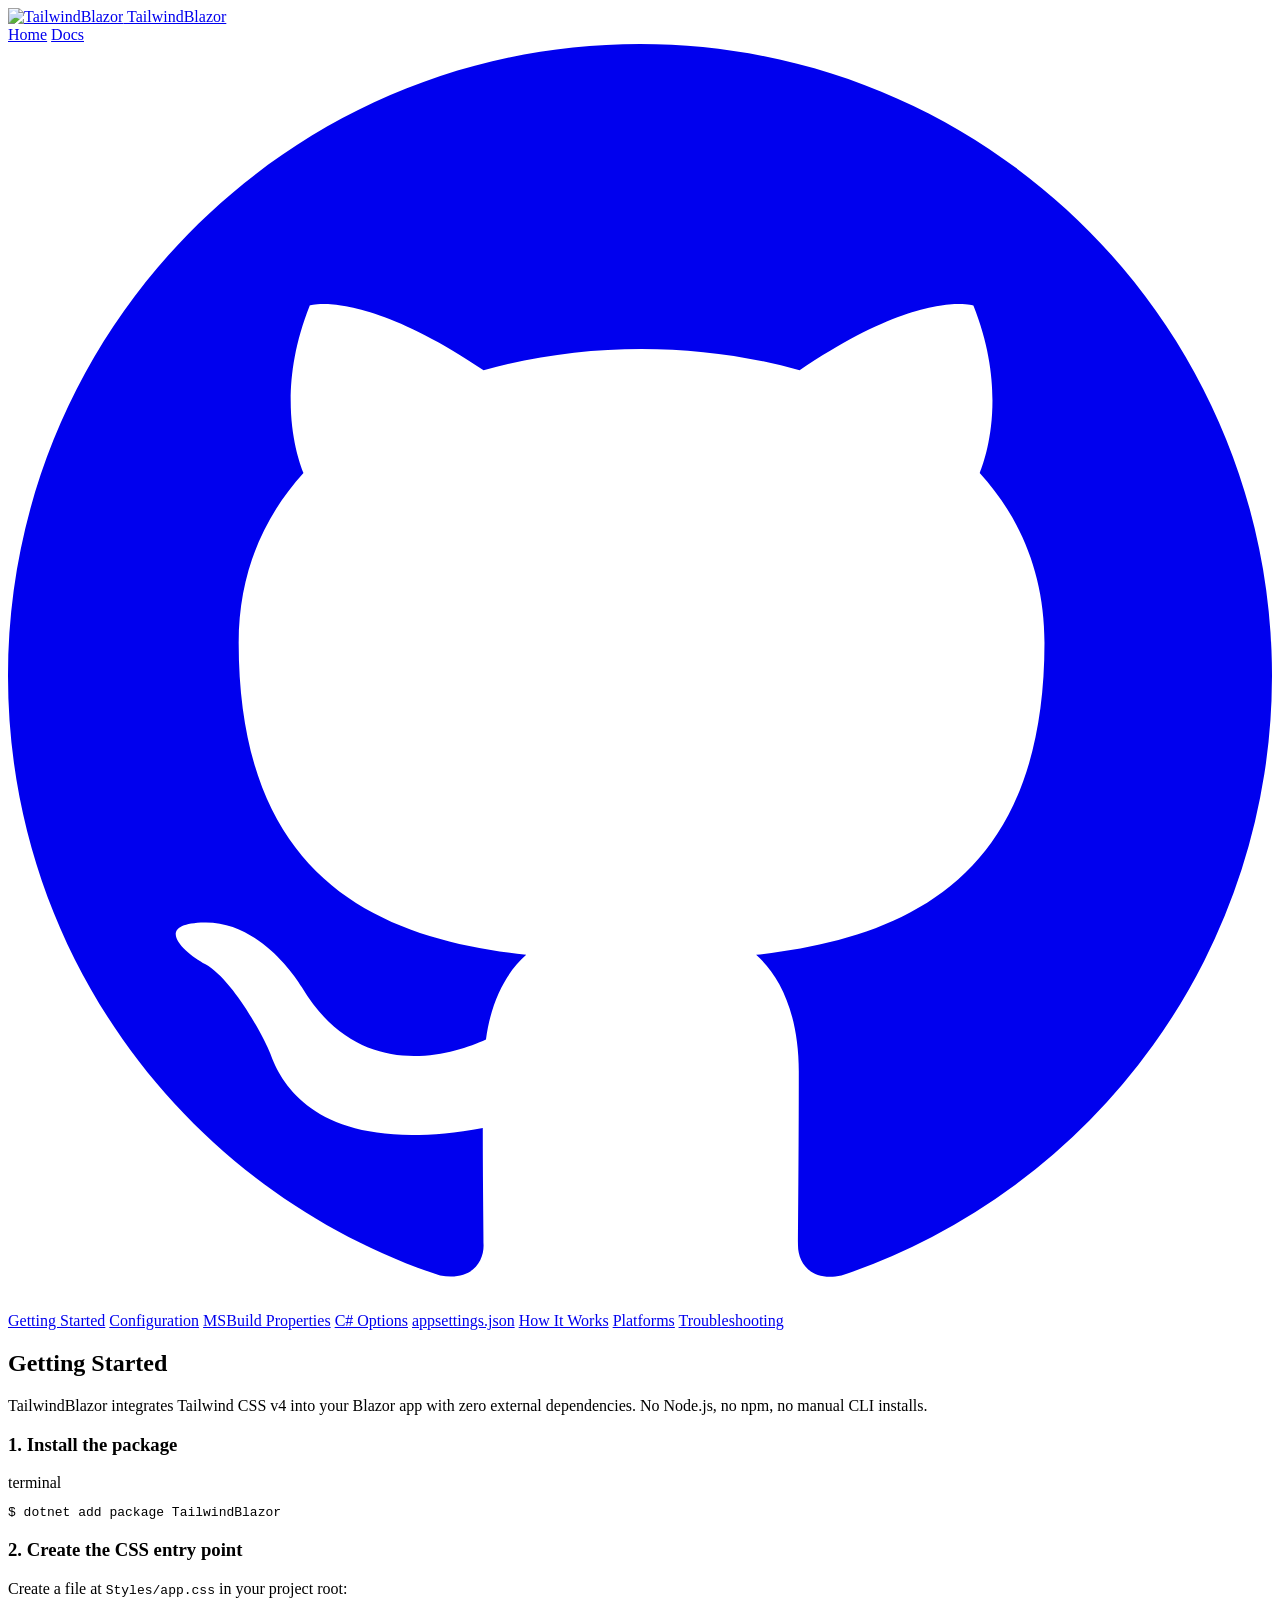
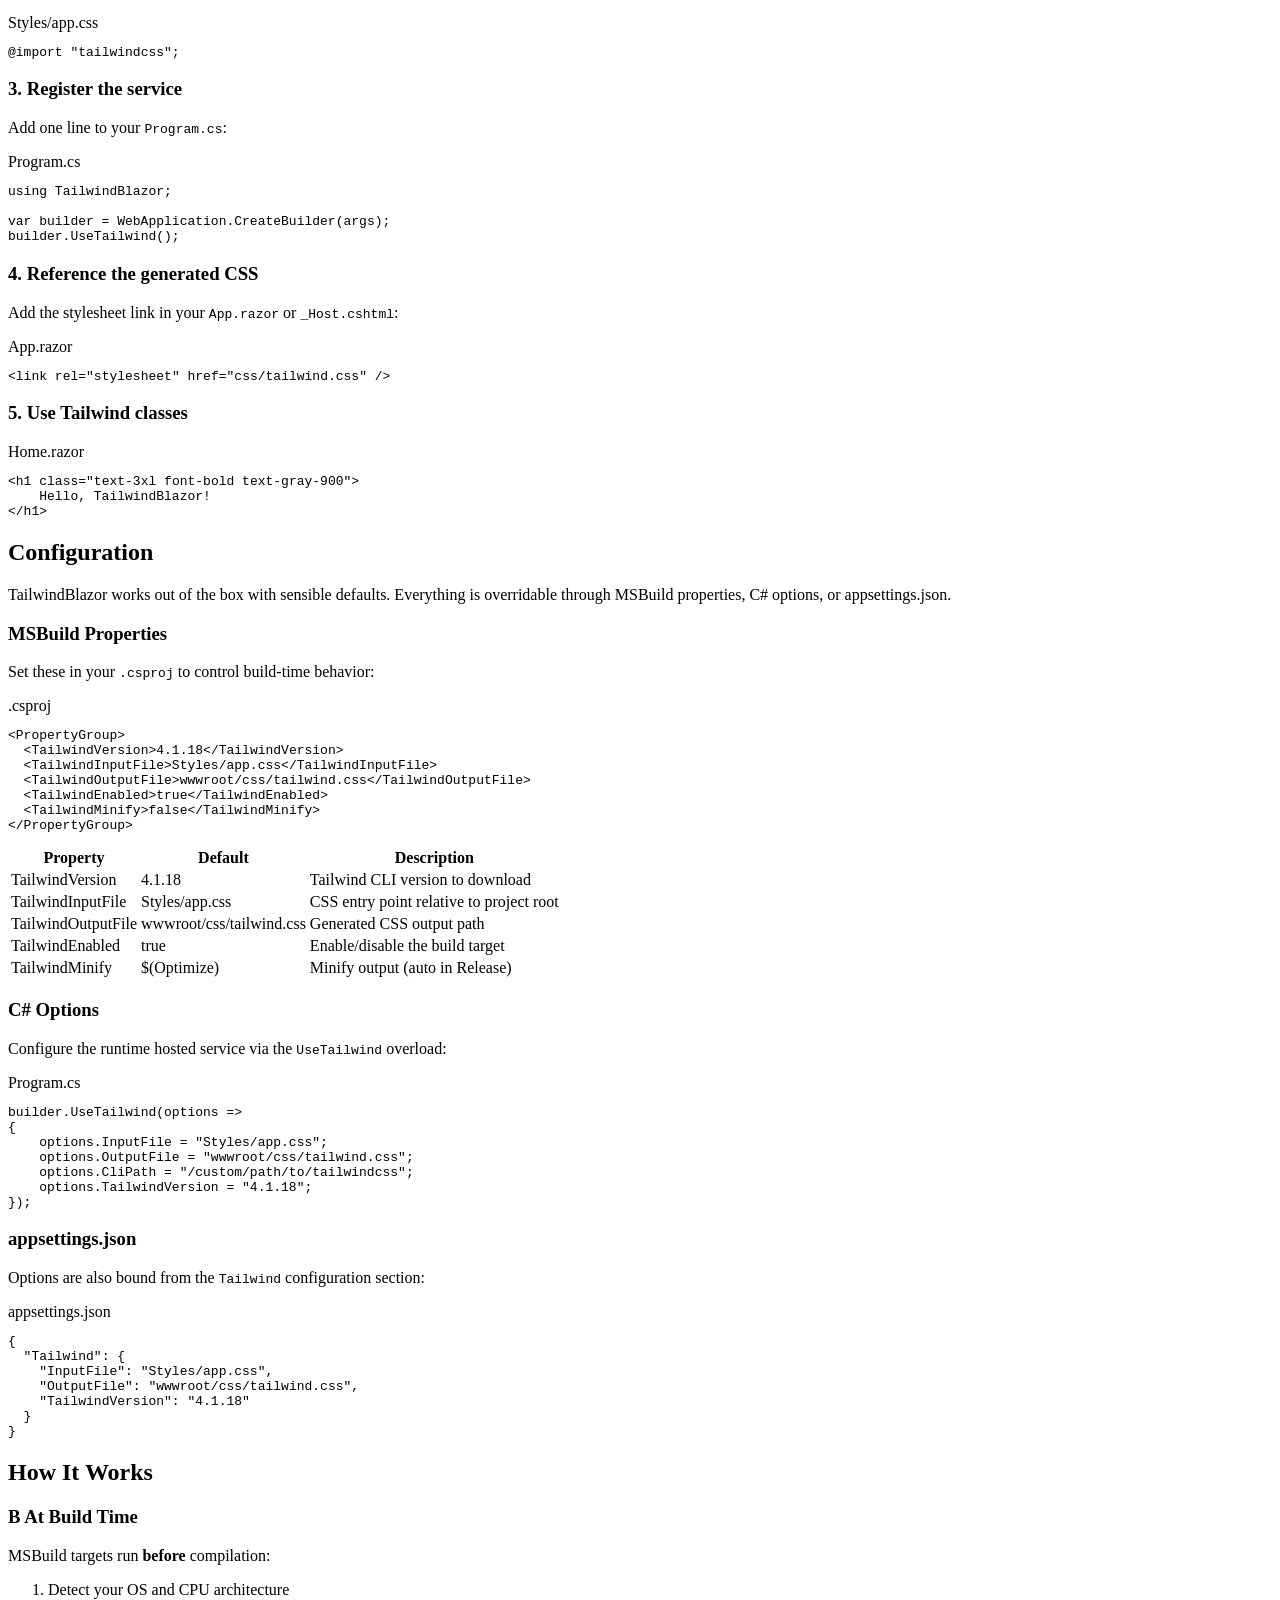
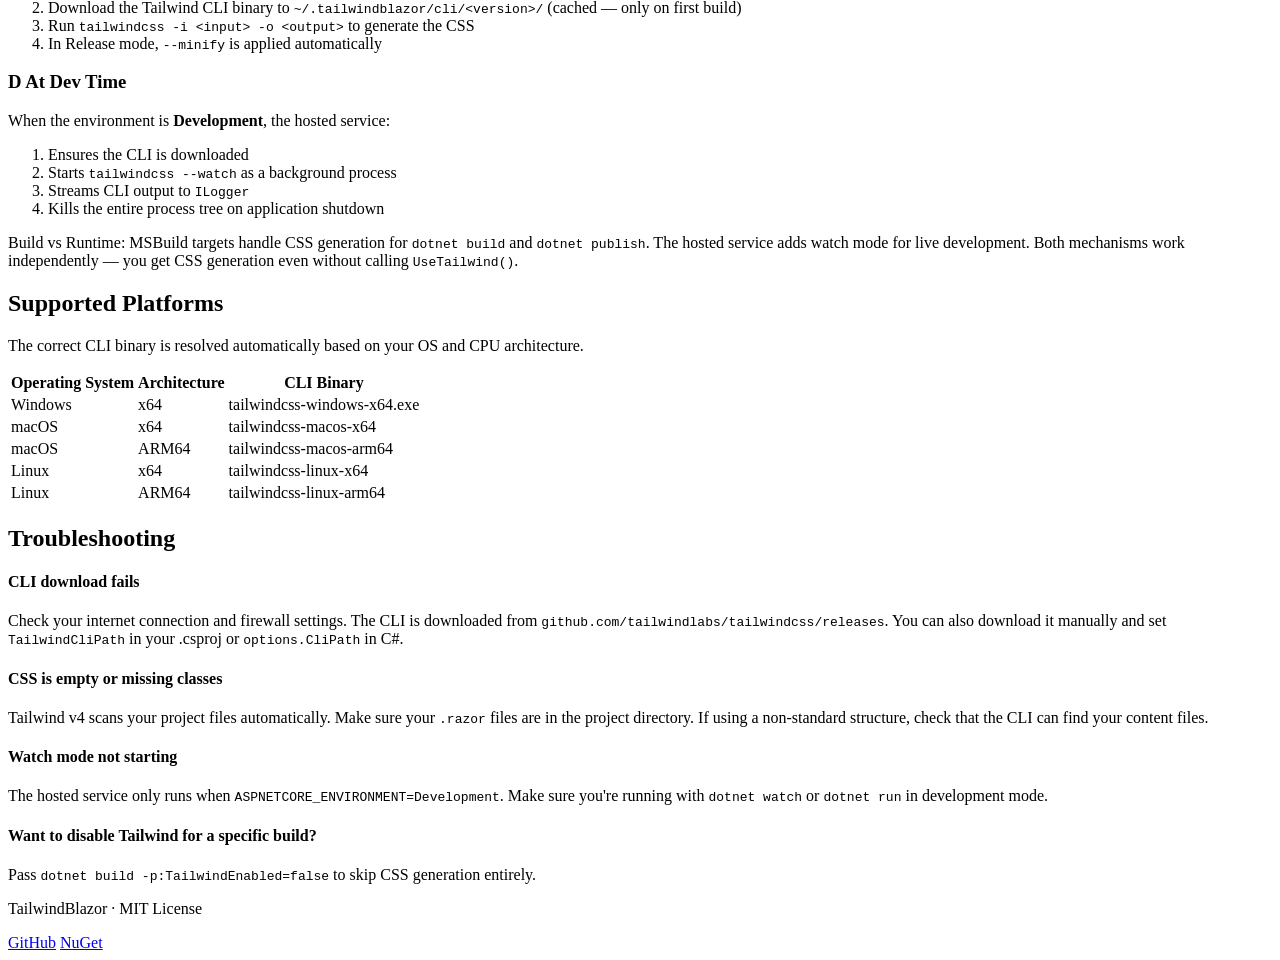
==== site/wwwroot/docs/index.html @ 73241c57 "feat(site): migrate to static HTML for SEO and performance Replace Blazor WASM SPA with pure static " ====
<!DOCTYPE html>
<html lang="en" class="dark">

<head>
    <meta charset="utf-8" />
    <meta name="viewport" content="width=device-width, initial-scale=1.0" />
    <title>Docs — TailwindBlazor</title>
    <meta name="description" content="Documentation for TailwindBlazor — installation, configuration, MSBuild properties, C# options, and troubleshooting." />
    <meta name="keywords" content="tailwind blazor, blazor tailwind, tailwind css blazor, blazor tailwind css, tailwindcss blazor, blazor css framework" />
    <link rel="canonical" href="https://tailwind-blazor.com/docs" />

    <!-- Open Graph -->
    <meta property="og:type" content="website" />
    <meta property="og:title" content="Docs — TailwindBlazor" />
    <meta property="og:description" content="Documentation for TailwindBlazor — installation, configuration, MSBuild properties, C# options, and troubleshooting." />
    <meta property="og:url" content="https://tailwind-blazor.com/docs" />
    <meta property="og:site_name" content="TailwindBlazor" />
    <meta property="og:image" content="https://tailwind-blazor.com/favicon.png" />
    <meta property="og:locale" content="en_US" />

    <!-- Twitter Card -->
    <meta name="twitter:card" content="summary" />
    <meta name="twitter:title" content="Docs — TailwindBlazor" />
    <meta name="twitter:description" content="Documentation for TailwindBlazor — installation, configuration, MSBuild properties, C# options, and troubleshooting." />
    <meta name="twitter:image" content="https://tailwind-blazor.com/favicon.png" />

    <base href="/" />
    <link rel="stylesheet" href="/css/tailwind.css" />
    <link rel="icon" type="image/png" href="/favicon.png" />
</head>

<body class="bg-[#09090b] text-gray-100 antialiased">
    <div class="min-h-screen bg-[#09090b] text-gray-100">

        <!-- Nav -->
        <nav class="sticky top-0 z-50 border-b border-white/[0.06] bg-[#09090b]/80 backdrop-blur-xl">
            <div class="max-w-7xl mx-auto px-6 h-16 flex items-center justify-between">
                <a href="/" class="flex items-center gap-2 text-lg font-semibold tracking-tight text-white no-underline">
                    <img src="/logo.png" alt="TailwindBlazor" class="w-8 h-8 invert" />
                    <span class="hidden sm:inline">TailwindBlazor</span>
                </a>
                <div class="flex items-center gap-1">
                    <a href="/" class="px-3 py-1.5 text-sm text-gray-400 hover:text-white rounded-lg hover:bg-white/[0.06] transition-colors no-underline">Home</a>
                    <a href="/docs" class="px-3 py-1.5 text-sm text-white bg-white/[0.06] rounded-lg no-underline">Docs</a>
                    <a href="https://github.com/luissena/TailwindBlazor" target="_blank" rel="noopener"
                       class="ml-2 p-2 text-gray-400 hover:text-white rounded-lg hover:bg-white/[0.06] transition-colors">
                        <svg class="w-5 h-5" fill="currentColor" viewBox="0 0 24 24"><path d="M12 0C5.37 0 0 5.37 0 12c0 5.31 3.435 9.795 8.205 11.385.6.105.825-.255.825-.57 0-.285-.015-1.23-.015-2.235-3.015.555-3.795-.735-4.035-1.41-.135-.345-.72-1.41-1.23-1.695-.42-.225-1.02-.78-.015-.795.945-.015 1.62.87 1.845 1.23 1.08 1.815 2.805 1.305 3.495.99.105-.78.42-1.305.765-1.605-2.67-.3-5.46-1.335-5.46-5.925 0-1.305.465-2.385 1.23-3.225-.12-.3-.54-1.53.12-3.18 0 0 1.005-.315 3.3 1.23.96-.27 1.98-.405 3-.405s2.04.135 3 .405c2.295-1.56 3.3-1.23 3.3-1.23.66 1.65.24 2.88.12 3.18.765.84 1.23 1.905 1.23 3.225 0 4.605-2.805 5.625-5.475 5.925.435.375.81 1.095.81 2.22 0 1.605-.015 2.895-.015 3.3 0 .315.225.69.825.57A12.02 12.02 0 0024 12c0-6.63-5.37-12-12-12z"/></svg>
                    </a>
                </div>
            </div>
        </nav>

        <div class="max-w-7xl mx-auto px-6 py-16">
            <div class="lg:flex lg:gap-12">

                <!-- Sidebar -->
                <nav class="hidden lg:block lg:w-56 flex-shrink-0">
                    <div class="sticky top-24 space-y-1">
                        <a href="#getting-started" class="block px-3 py-1.5 text-sm text-gray-400 hover:text-white rounded-lg hover:bg-white/[0.04] transition-colors no-underline">Getting Started</a>
                        <a href="#configuration" class="block px-3 py-1.5 text-sm text-gray-400 hover:text-white rounded-lg hover:bg-white/[0.04] transition-colors no-underline">Configuration</a>
                        <a href="#msbuild-properties" class="block px-3 py-1.5 text-sm text-gray-400 hover:text-white rounded-lg hover:bg-white/[0.04] transition-colors pl-6 no-underline">MSBuild Properties</a>
                        <a href="#csharp-options" class="block px-3 py-1.5 text-sm text-gray-400 hover:text-white rounded-lg hover:bg-white/[0.04] transition-colors pl-6 no-underline">C# Options</a>
                        <a href="#appsettings" class="block px-3 py-1.5 text-sm text-gray-400 hover:text-white rounded-lg hover:bg-white/[0.04] transition-colors pl-6 no-underline">appsettings.json</a>
                        <a href="#how-it-works" class="block px-3 py-1.5 text-sm text-gray-400 hover:text-white rounded-lg hover:bg-white/[0.04] transition-colors no-underline">How It Works</a>
                        <a href="#platforms" class="block px-3 py-1.5 text-sm text-gray-400 hover:text-white rounded-lg hover:bg-white/[0.04] transition-colors no-underline">Platforms</a>
                        <a href="#troubleshooting" class="block px-3 py-1.5 text-sm text-gray-400 hover:text-white rounded-lg hover:bg-white/[0.04] transition-colors no-underline">Troubleshooting</a>
                    </div>
                </nav>

                <!-- Content -->
                <div class="flex-1 min-w-0 max-w-3xl">

                    <!-- Getting Started -->
                    <section id="getting-started" class="mb-20">
                        <h1 class="text-4xl font-bold tracking-tight mb-4">Getting Started</h1>
                        <p class="text-gray-400 text-lg mb-8 leading-relaxed">
                            TailwindBlazor integrates Tailwind CSS v4 into your Blazor app with zero external dependencies.
                            No Node.js, no npm, no manual CLI installs.
                        </p>

                        <h3 class="text-lg font-semibold mb-3">1. Install the package</h3>
                        <div class="rounded-xl bg-white/[0.03] border border-white/[0.06] overflow-hidden mb-6">
                            <div class="flex items-center gap-2 px-4 py-2 border-b border-white/[0.04]">
                                <span class="w-2 h-2 rounded-full bg-white/10"></span>
                                <span class="w-2 h-2 rounded-full bg-white/10"></span>
                                <span class="w-2 h-2 rounded-full bg-white/10"></span>
                                <span class="ml-2 text-[11px] text-gray-500 font-mono">terminal</span>
                            </div>
                            <pre class="px-5 py-4 overflow-x-auto"><code class="font-mono text-sm"><span class="text-gray-500">$</span> dotnet add package TailwindBlazor</code></pre>
                        </div>

                        <h3 class="text-lg font-semibold mb-3">2. Create the CSS entry point</h3>
                        <p class="text-sm text-gray-400 mb-3">
                            Create a file at <code class="font-mono text-xs text-violet-400/60 px-1 py-0.5 rounded bg-white/[0.04]">Styles/app.css</code> in your project root:
                        </p>
                        <div class="rounded-xl bg-white/[0.03] border border-white/[0.06] overflow-hidden mb-6">
                            <div class="flex items-center gap-2 px-4 py-2 border-b border-white/[0.04]">
                                <span class="w-2 h-2 rounded-full bg-white/10"></span>
                                <span class="w-2 h-2 rounded-full bg-white/10"></span>
                                <span class="w-2 h-2 rounded-full bg-white/10"></span>
                                <span class="ml-2 text-[11px] text-gray-500 font-mono">Styles/app.css</span>
                            </div>
                            <pre class="px-5 py-4 overflow-x-auto"><code class="font-mono text-sm"><span class="text-violet-400">@import</span> <span class="text-green-400">"tailwindcss"</span>;</code></pre>
                        </div>

                        <h3 class="text-lg font-semibold mb-3">3. Register the service</h3>
                        <p class="text-sm text-gray-400 mb-3">
                            Add one line to your <code class="font-mono text-xs text-violet-400/60 px-1 py-0.5 rounded bg-white/[0.04]">Program.cs</code>:
                        </p>
                        <div class="rounded-xl bg-white/[0.03] border border-white/[0.06] overflow-hidden mb-6">
                            <div class="flex items-center gap-2 px-4 py-2 border-b border-white/[0.04]">
                                <span class="w-2 h-2 rounded-full bg-white/10"></span>
                                <span class="w-2 h-2 rounded-full bg-white/10"></span>
                                <span class="w-2 h-2 rounded-full bg-white/10"></span>
                                <span class="ml-2 text-[11px] text-gray-500 font-mono">Program.cs</span>
                            </div>
                            <pre class="px-5 py-4 overflow-x-auto"><code class="font-mono text-sm"><span class="text-violet-400">using</span> <span class="text-gray-200">TailwindBlazor</span>;

<span class="text-violet-400">var</span> builder = WebApplication.<span class="text-blue-400">CreateBuilder</span>(args);
builder.<span class="text-violet-400">UseTailwind</span>();</code></pre>
                        </div>

                        <h3 class="text-lg font-semibold mb-3">4. Reference the generated CSS</h3>
                        <p class="text-sm text-gray-400 mb-3">
                            Add the stylesheet link in your <code class="font-mono text-xs text-violet-400/60 px-1 py-0.5 rounded bg-white/[0.04]">App.razor</code> or <code class="font-mono text-xs text-violet-400/60 px-1 py-0.5 rounded bg-white/[0.04]">_Host.cshtml</code>:
                        </p>
                        <div class="rounded-xl bg-white/[0.03] border border-white/[0.06] overflow-hidden mb-6">
                            <div class="flex items-center gap-2 px-4 py-2 border-b border-white/[0.04]">
                                <span class="w-2 h-2 rounded-full bg-white/10"></span>
                                <span class="w-2 h-2 rounded-full bg-white/10"></span>
                                <span class="w-2 h-2 rounded-full bg-white/10"></span>
                                <span class="ml-2 text-[11px] text-gray-500 font-mono">App.razor</span>
                            </div>
                            <pre class="px-5 py-4 overflow-x-auto"><code class="font-mono text-sm"><span class="text-gray-500">&lt;</span><span class="text-red-400">link</span> <span class="text-violet-400">rel</span>=<span class="text-green-400">"stylesheet"</span> <span class="text-violet-400">href</span>=<span class="text-green-400">"css/tailwind.css"</span> <span class="text-gray-500">/&gt;</span></code></pre>
                        </div>

                        <h3 class="text-lg font-semibold mb-3">5. Use Tailwind classes</h3>
                        <div class="rounded-xl bg-white/[0.03] border border-white/[0.06] overflow-hidden">
                            <div class="flex items-center gap-2 px-4 py-2 border-b border-white/[0.04]">
                                <span class="w-2 h-2 rounded-full bg-white/10"></span>
                                <span class="w-2 h-2 rounded-full bg-white/10"></span>
                                <span class="w-2 h-2 rounded-full bg-white/10"></span>
                                <span class="ml-2 text-[11px] text-gray-500 font-mono">Home.razor</span>
                            </div>
                            <pre class="px-5 py-4 overflow-x-auto"><code class="font-mono text-sm"><span class="text-gray-500">&lt;</span><span class="text-red-400">h1</span> <span class="text-violet-400">class</span>=<span class="text-green-400">"text-3xl font-bold text-gray-900"</span><span class="text-gray-500">&gt;</span>
    Hello, TailwindBlazor!
<span class="text-gray-500">&lt;/</span><span class="text-red-400">h1</span><span class="text-gray-500">&gt;</span></code></pre>
                        </div>
                    </section>

                    <!-- Configuration -->
                    <section id="configuration" class="mb-20">
                        <h2 class="text-3xl font-bold tracking-tight mb-4">Configuration</h2>
                        <p class="text-gray-400 mb-8 leading-relaxed">
                            TailwindBlazor works out of the box with sensible defaults. Everything is overridable through
                            MSBuild properties, C# options, or appsettings.json.
                        </p>

                        <!-- MSBuild -->
                        <div id="msbuild-properties" class="mb-12">
                            <h3 class="text-xl font-semibold mb-4">MSBuild Properties</h3>
                            <p class="text-sm text-gray-400 mb-4">
                                Set these in your <code class="font-mono text-xs text-violet-400/60 px-1 py-0.5 rounded bg-white/[0.04]">.csproj</code> to control build-time behavior:
                            </p>
                            <div class="rounded-xl bg-white/[0.03] border border-white/[0.06] overflow-hidden mb-6">
                                <div class="flex items-center gap-2 px-4 py-2 border-b border-white/[0.04]">
                                    <span class="w-2 h-2 rounded-full bg-white/10"></span>
                                    <span class="w-2 h-2 rounded-full bg-white/10"></span>
                                    <span class="w-2 h-2 rounded-full bg-white/10"></span>
                                    <span class="ml-2 text-[11px] text-gray-500 font-mono">.csproj</span>
                                </div>
                                <pre class="px-5 py-4 overflow-x-auto"><code class="font-mono text-sm"><span class="text-gray-500">&lt;</span><span class="text-red-400">PropertyGroup</span><span class="text-gray-500">&gt;</span>
  <span class="text-gray-500">&lt;</span><span class="text-blue-400">TailwindVersion</span><span class="text-gray-500">&gt;</span><span class="text-gray-200">4.1.18</span><span class="text-gray-500">&lt;/</span><span class="text-blue-400">TailwindVersion</span><span class="text-gray-500">&gt;</span>
  <span class="text-gray-500">&lt;</span><span class="text-blue-400">TailwindInputFile</span><span class="text-gray-500">&gt;</span><span class="text-gray-200">Styles/app.css</span><span class="text-gray-500">&lt;/</span><span class="text-blue-400">TailwindInputFile</span><span class="text-gray-500">&gt;</span>
  <span class="text-gray-500">&lt;</span><span class="text-blue-400">TailwindOutputFile</span><span class="text-gray-500">&gt;</span><span class="text-gray-200">wwwroot/css/tailwind.css</span><span class="text-gray-500">&lt;/</span><span class="text-blue-400">TailwindOutputFile</span><span class="text-gray-500">&gt;</span>
  <span class="text-gray-500">&lt;</span><span class="text-blue-400">TailwindEnabled</span><span class="text-gray-500">&gt;</span><span class="text-gray-200">true</span><span class="text-gray-500">&lt;/</span><span class="text-blue-400">TailwindEnabled</span><span class="text-gray-500">&gt;</span>
  <span class="text-gray-500">&lt;</span><span class="text-blue-400">TailwindMinify</span><span class="text-gray-500">&gt;</span><span class="text-gray-200">false</span><span class="text-gray-500">&lt;/</span><span class="text-blue-400">TailwindMinify</span><span class="text-gray-500">&gt;</span>
<span class="text-gray-500">&lt;/</span><span class="text-red-400">PropertyGroup</span><span class="text-gray-500">&gt;</span></code></pre>
                            </div>

                            <div class="overflow-x-auto">
                                <table class="w-full text-sm">
                                    <thead>
                                        <tr class="border-b border-white/[0.06]">
                                            <th class="text-left py-3 pr-6 text-gray-400 font-medium">Property</th>
                                            <th class="text-left py-3 pr-6 text-gray-400 font-medium">Default</th>
                                            <th class="text-left py-3 text-gray-400 font-medium">Description</th>
                                        </tr>
                                    </thead>
                                    <tbody class="font-mono text-xs">
                                        <tr class="border-b border-white/[0.04]">
                                            <td class="py-3 pr-6 text-violet-400/70">TailwindVersion</td>
                                            <td class="py-3 pr-6 text-gray-400">4.1.18</td>
                                            <td class="py-3 text-gray-400 font-sans text-sm">Tailwind CLI version to download</td>
                                        </tr>
                                        <tr class="border-b border-white/[0.04]">
                                            <td class="py-3 pr-6 text-violet-400/70">TailwindInputFile</td>
                                            <td class="py-3 pr-6 text-gray-400">Styles/app.css</td>
                                            <td class="py-3 text-gray-400 font-sans text-sm">CSS entry point relative to project root</td>
                                        </tr>
                                        <tr class="border-b border-white/[0.04]">
                                            <td class="py-3 pr-6 text-violet-400/70">TailwindOutputFile</td>
                                            <td class="py-3 pr-6 text-gray-400">wwwroot/css/tailwind.css</td>
                                            <td class="py-3 text-gray-400 font-sans text-sm">Generated CSS output path</td>
                                        </tr>
                                        <tr class="border-b border-white/[0.04]">
                                            <td class="py-3 pr-6 text-violet-400/70">TailwindEnabled</td>
                                            <td class="py-3 pr-6 text-gray-400">true</td>
                                            <td class="py-3 text-gray-400 font-sans text-sm">Enable/disable the build target</td>
                                        </tr>
                                        <tr>
                                            <td class="py-3 pr-6 text-violet-400/70">TailwindMinify</td>
                                            <td class="py-3 pr-6 text-gray-400">$(Optimize)</td>
                                            <td class="py-3 text-gray-400 font-sans text-sm">Minify output (auto in Release)</td>
                                        </tr>
                                    </tbody>
                                </table>
                            </div>
                        </div>

                        <!-- C# Options -->
                        <div id="csharp-options" class="mb-12">
                            <h3 class="text-xl font-semibold mb-4">C# Options</h3>
                            <p class="text-sm text-gray-400 mb-4">
                                Configure the runtime hosted service via the <code class="font-mono text-xs text-violet-400/60 px-1 py-0.5 rounded bg-white/[0.04]">UseTailwind</code> overload:
                            </p>
                            <div class="rounded-xl bg-white/[0.03] border border-white/[0.06] overflow-hidden">
                                <div class="flex items-center gap-2 px-4 py-2 border-b border-white/[0.04]">
                                    <span class="w-2 h-2 rounded-full bg-white/10"></span>
                                    <span class="w-2 h-2 rounded-full bg-white/10"></span>
                                    <span class="w-2 h-2 rounded-full bg-white/10"></span>
                                    <span class="ml-2 text-[11px] text-gray-500 font-mono">Program.cs</span>
                                </div>
                                <pre class="px-5 py-4 overflow-x-auto"><code class="font-mono text-sm">builder.<span class="text-violet-400">UseTailwind</span>(options <span class="text-violet-400">=&gt;</span>
{
    options.InputFile = <span class="text-green-400">"Styles/app.css"</span>;
    options.OutputFile = <span class="text-green-400">"wwwroot/css/tailwind.css"</span>;
    options.CliPath = <span class="text-green-400">"/custom/path/to/tailwindcss"</span>;
    options.TailwindVersion = <span class="text-green-400">"4.1.18"</span>;
});</code></pre>
                            </div>
                        </div>

                        <!-- appsettings -->
                        <div id="appsettings" class="mb-12">
                            <h3 class="text-xl font-semibold mb-4">appsettings.json</h3>
                            <p class="text-sm text-gray-400 mb-4">
                                Options are also bound from the <code class="font-mono text-xs text-violet-400/60 px-1 py-0.5 rounded bg-white/[0.04]">Tailwind</code> configuration section:
                            </p>
                            <div class="rounded-xl bg-white/[0.03] border border-white/[0.06] overflow-hidden">
                                <div class="flex items-center gap-2 px-4 py-2 border-b border-white/[0.04]">
                                    <span class="w-2 h-2 rounded-full bg-white/10"></span>
                                    <span class="w-2 h-2 rounded-full bg-white/10"></span>
                                    <span class="w-2 h-2 rounded-full bg-white/10"></span>
                                    <span class="ml-2 text-[11px] text-gray-500 font-mono">appsettings.json</span>
                                </div>
                                <pre class="px-5 py-4 overflow-x-auto"><code class="font-mono text-sm">{
  <span class="text-violet-400">"Tailwind"</span>: {
    <span class="text-violet-400">"InputFile"</span>: <span class="text-green-400">"Styles/app.css"</span>,
    <span class="text-violet-400">"OutputFile"</span>: <span class="text-green-400">"wwwroot/css/tailwind.css"</span>,
    <span class="text-violet-400">"TailwindVersion"</span>: <span class="text-green-400">"4.1.18"</span>
  }
}</code></pre>
                            </div>
                        </div>
                    </section>

                    <!-- How It Works -->
                    <section id="how-it-works" class="mb-20">
                        <h2 class="text-3xl font-bold tracking-tight mb-4">How It Works</h2>

                        <div class="space-y-8">
                            <div>
                                <h3 class="text-xl font-semibold mb-3 flex items-center gap-2">
                                    <span class="w-7 h-7 rounded-lg bg-violet-400/10 flex items-center justify-center text-xs font-bold text-violet-400">B</span>
                                    At Build Time
                                </h3>
                                <div class="pl-9 space-y-2 text-sm text-gray-400 leading-relaxed">
                                    <p>MSBuild targets run <strong class="text-gray-300">before</strong> compilation:</p>
                                    <ol class="list-decimal list-inside space-y-1.5 pl-1">
                                        <li>Detect your OS and CPU architecture</li>
                                        <li>Download the Tailwind CLI binary to <code class="font-mono text-xs text-violet-400/60 px-1 py-0.5 rounded bg-white/[0.04]">~/.tailwindblazor/cli/&lt;version&gt;/</code> (cached — only on first build)</li>
                                        <li>Run <code class="font-mono text-xs text-violet-400/60 px-1 py-0.5 rounded bg-white/[0.04]">tailwindcss -i &lt;input&gt; -o &lt;output&gt;</code> to generate the CSS</li>
                                        <li>In Release mode, <code class="font-mono text-xs text-violet-400/60 px-1 py-0.5 rounded bg-white/[0.04]">--minify</code> is applied automatically</li>
                                    </ol>
                                </div>
                            </div>

                            <div>
                                <h3 class="text-xl font-semibold mb-3 flex items-center gap-2">
                                    <span class="w-7 h-7 rounded-lg bg-violet-400/10 flex items-center justify-center text-xs font-bold text-violet-400">D</span>
                                    At Dev Time
                                </h3>
                                <div class="pl-9 space-y-2 text-sm text-gray-400 leading-relaxed">
                                    <p>When the environment is <strong class="text-gray-300">Development</strong>, the hosted service:</p>
                                    <ol class="list-decimal list-inside space-y-1.5 pl-1">
                                        <li>Ensures the CLI is downloaded</li>
                                        <li>Starts <code class="font-mono text-xs text-violet-400/60 px-1 py-0.5 rounded bg-white/[0.04]">tailwindcss --watch</code> as a background process</li>
                                        <li>Streams CLI output to <code class="font-mono text-xs text-violet-400/60 px-1 py-0.5 rounded bg-white/[0.04]">ILogger</code></li>
                                        <li>Kills the entire process tree on application shutdown</li>
                                    </ol>
                                </div>
                            </div>

                            <div class="p-5 rounded-xl bg-violet-400/[0.06] border border-violet-400/[0.12]">
                                <p class="text-sm text-gray-300">
                                    <span class="font-semibold text-violet-400">Build vs Runtime:</span>
                                    MSBuild targets handle CSS generation for <code class="font-mono text-xs px-1 py-0.5 rounded bg-white/[0.06]">dotnet build</code> and
                                    <code class="font-mono text-xs px-1 py-0.5 rounded bg-white/[0.06]">dotnet publish</code>.
                                    The hosted service adds watch mode for live development. Both mechanisms work independently — you get CSS generation
                                    even without calling <code class="font-mono text-xs px-1 py-0.5 rounded bg-white/[0.06]">UseTailwind()</code>.
                                </p>
                            </div>
                        </div>
                    </section>

                    <!-- Platforms -->
                    <section id="platforms" class="mb-20">
                        <h2 class="text-3xl font-bold tracking-tight mb-4">Supported Platforms</h2>
                        <p class="text-gray-400 mb-6 leading-relaxed">
                            The correct CLI binary is resolved automatically based on your OS and CPU architecture.
                        </p>

                        <div class="overflow-x-auto">
                            <table class="w-full text-sm">
                                <thead>
                                    <tr class="border-b border-white/[0.06]">
                                        <th class="text-left py-3 pr-8 text-gray-400 font-medium">Operating System</th>
                                        <th class="text-left py-3 pr-8 text-gray-400 font-medium">Architecture</th>
                                        <th class="text-left py-3 text-gray-400 font-medium">CLI Binary</th>
                                    </tr>
                                </thead>
                                <tbody class="font-mono text-xs">
                                    <tr class="border-b border-white/[0.04]">
                                        <td class="py-3 pr-8 text-gray-300 font-sans text-sm">Windows</td>
                                        <td class="py-3 pr-8 text-gray-400">x64</td>
                                        <td class="py-3 text-violet-400/70">tailwindcss-windows-x64.exe</td>
                                    </tr>
                                    <tr class="border-b border-white/[0.04]">
                                        <td class="py-3 pr-8 text-gray-300 font-sans text-sm">macOS</td>
                                        <td class="py-3 pr-8 text-gray-400">x64</td>
                                        <td class="py-3 text-violet-400/70">tailwindcss-macos-x64</td>
                                    </tr>
                                    <tr class="border-b border-white/[0.04]">
                                        <td class="py-3 pr-8 text-gray-300 font-sans text-sm">macOS</td>
                                        <td class="py-3 pr-8 text-gray-400">ARM64</td>
                                        <td class="py-3 text-violet-400/70">tailwindcss-macos-arm64</td>
                                    </tr>
                                    <tr class="border-b border-white/[0.04]">
                                        <td class="py-3 pr-8 text-gray-300 font-sans text-sm">Linux</td>
                                        <td class="py-3 pr-8 text-gray-400">x64</td>
                                        <td class="py-3 text-violet-400/70">tailwindcss-linux-x64</td>
                                    </tr>
                                    <tr>
                                        <td class="py-3 pr-8 text-gray-300 font-sans text-sm">Linux</td>
                                        <td class="py-3 pr-8 text-gray-400">ARM64</td>
                                        <td class="py-3 text-violet-400/70">tailwindcss-linux-arm64</td>
                                    </tr>
                                </tbody>
                            </table>
                        </div>
                    </section>

                    <!-- Troubleshooting -->
                    <section id="troubleshooting" class="mb-20">
                        <h2 class="text-3xl font-bold tracking-tight mb-4">Troubleshooting</h2>

                        <div class="space-y-6">
                            <div class="p-5 rounded-xl bg-white/[0.02] border border-white/[0.06]">
                                <h4 class="font-semibold mb-2">CLI download fails</h4>
                                <p class="text-sm text-gray-400 leading-relaxed">
                                    Check your internet connection and firewall settings. The CLI is downloaded from
                                    <code class="font-mono text-xs text-violet-400/60 px-1 py-0.5 rounded bg-white/[0.04]">github.com/tailwindlabs/tailwindcss/releases</code>.
                                    You can also download it manually and set <code class="font-mono text-xs text-violet-400/60 px-1 py-0.5 rounded bg-white/[0.04]">TailwindCliPath</code> in your .csproj
                                    or <code class="font-mono text-xs text-violet-400/60 px-1 py-0.5 rounded bg-white/[0.04]">options.CliPath</code> in C#.
                                </p>
                            </div>

                            <div class="p-5 rounded-xl bg-white/[0.02] border border-white/[0.06]">
                                <h4 class="font-semibold mb-2">CSS is empty or missing classes</h4>
                                <p class="text-sm text-gray-400 leading-relaxed">
                                    Tailwind v4 scans your project files automatically. Make sure your <code class="font-mono text-xs text-violet-400/60 px-1 py-0.5 rounded bg-white/[0.04]">.razor</code> files
                                    are in the project directory. If using a non-standard structure, check that the CLI can find your content files.
                                </p>
                            </div>

                            <div class="p-5 rounded-xl bg-white/[0.02] border border-white/[0.06]">
                                <h4 class="font-semibold mb-2">Watch mode not starting</h4>
                                <p class="text-sm text-gray-400 leading-relaxed">
                                    The hosted service only runs when <code class="font-mono text-xs text-violet-400/60 px-1 py-0.5 rounded bg-white/[0.04]">ASPNETCORE_ENVIRONMENT=Development</code>.
                                    Make sure you're running with <code class="font-mono text-xs text-violet-400/60 px-1 py-0.5 rounded bg-white/[0.04]">dotnet watch</code> or
                                    <code class="font-mono text-xs text-violet-400/60 px-1 py-0.5 rounded bg-white/[0.04]">dotnet run</code> in development mode.
                                </p>
                            </div>

                            <div class="p-5 rounded-xl bg-white/[0.02] border border-white/[0.06]">
                                <h4 class="font-semibold mb-2">Want to disable Tailwind for a specific build?</h4>
                                <p class="text-sm text-gray-400 leading-relaxed">
                                    Pass <code class="font-mono text-xs text-violet-400/60 px-1 py-0.5 rounded bg-white/[0.04]">dotnet build -p:TailwindEnabled=false</code>
                                    to skip CSS generation entirely.
                                </p>
                            </div>
                        </div>
                    </section>

                </div>
            </div>
        </div>

        <!-- Footer -->
        <footer class="border-t border-white/[0.06] py-12 mt-24">
            <div class="max-w-7xl mx-auto px-6 flex flex-col sm:flex-row items-center justify-between gap-4">
                <p class="text-sm text-gray-500">TailwindBlazor &middot; MIT License</p>
                <div class="flex items-center gap-6">
                    <a href="https://github.com/luissena/TailwindBlazor" target="_blank" rel="noopener" class="text-sm text-gray-500 hover:text-gray-300 transition-colors no-underline">GitHub</a>
                    <a href="https://www.nuget.org/packages/TailwindBlazor" target="_blank" rel="noopener" class="text-sm text-gray-500 hover:text-gray-300 transition-colors no-underline">NuGet</a>
                </div>
            </div>
        </footer>
    </div>
</body>

</html>
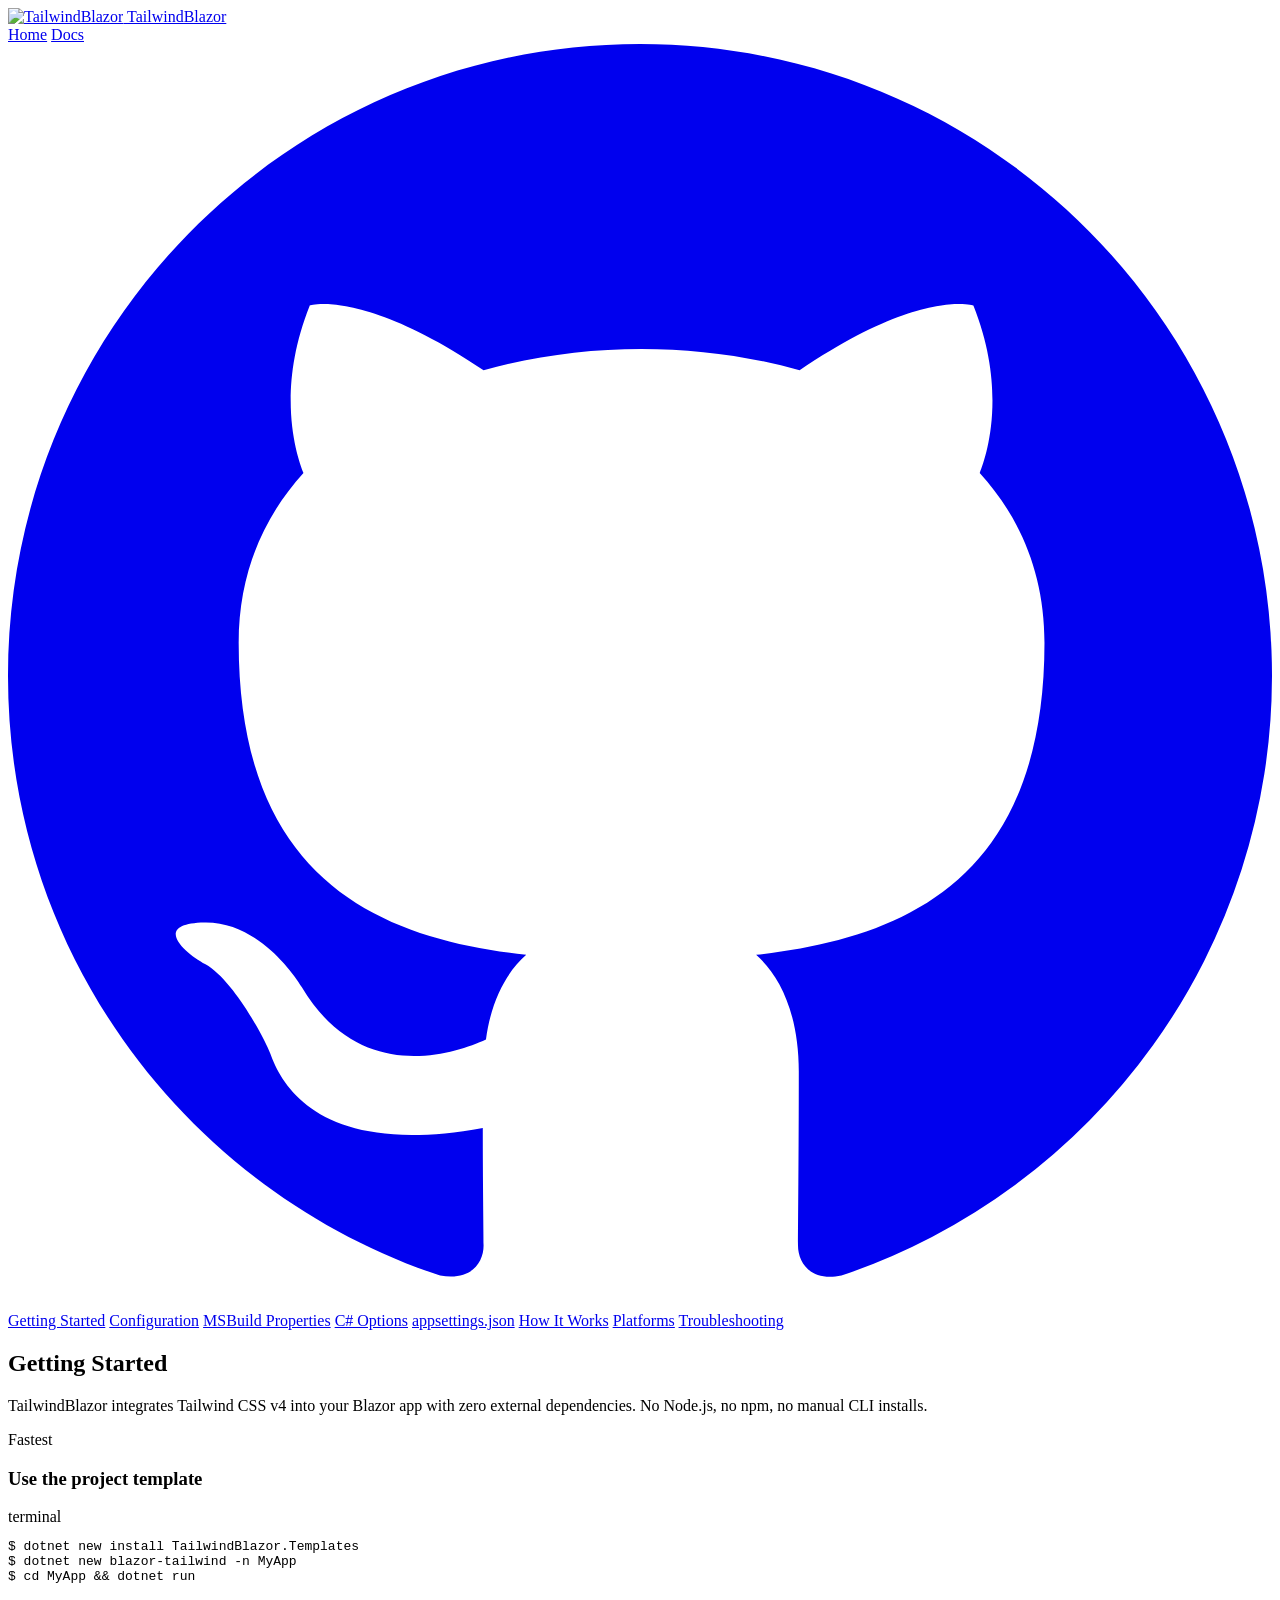
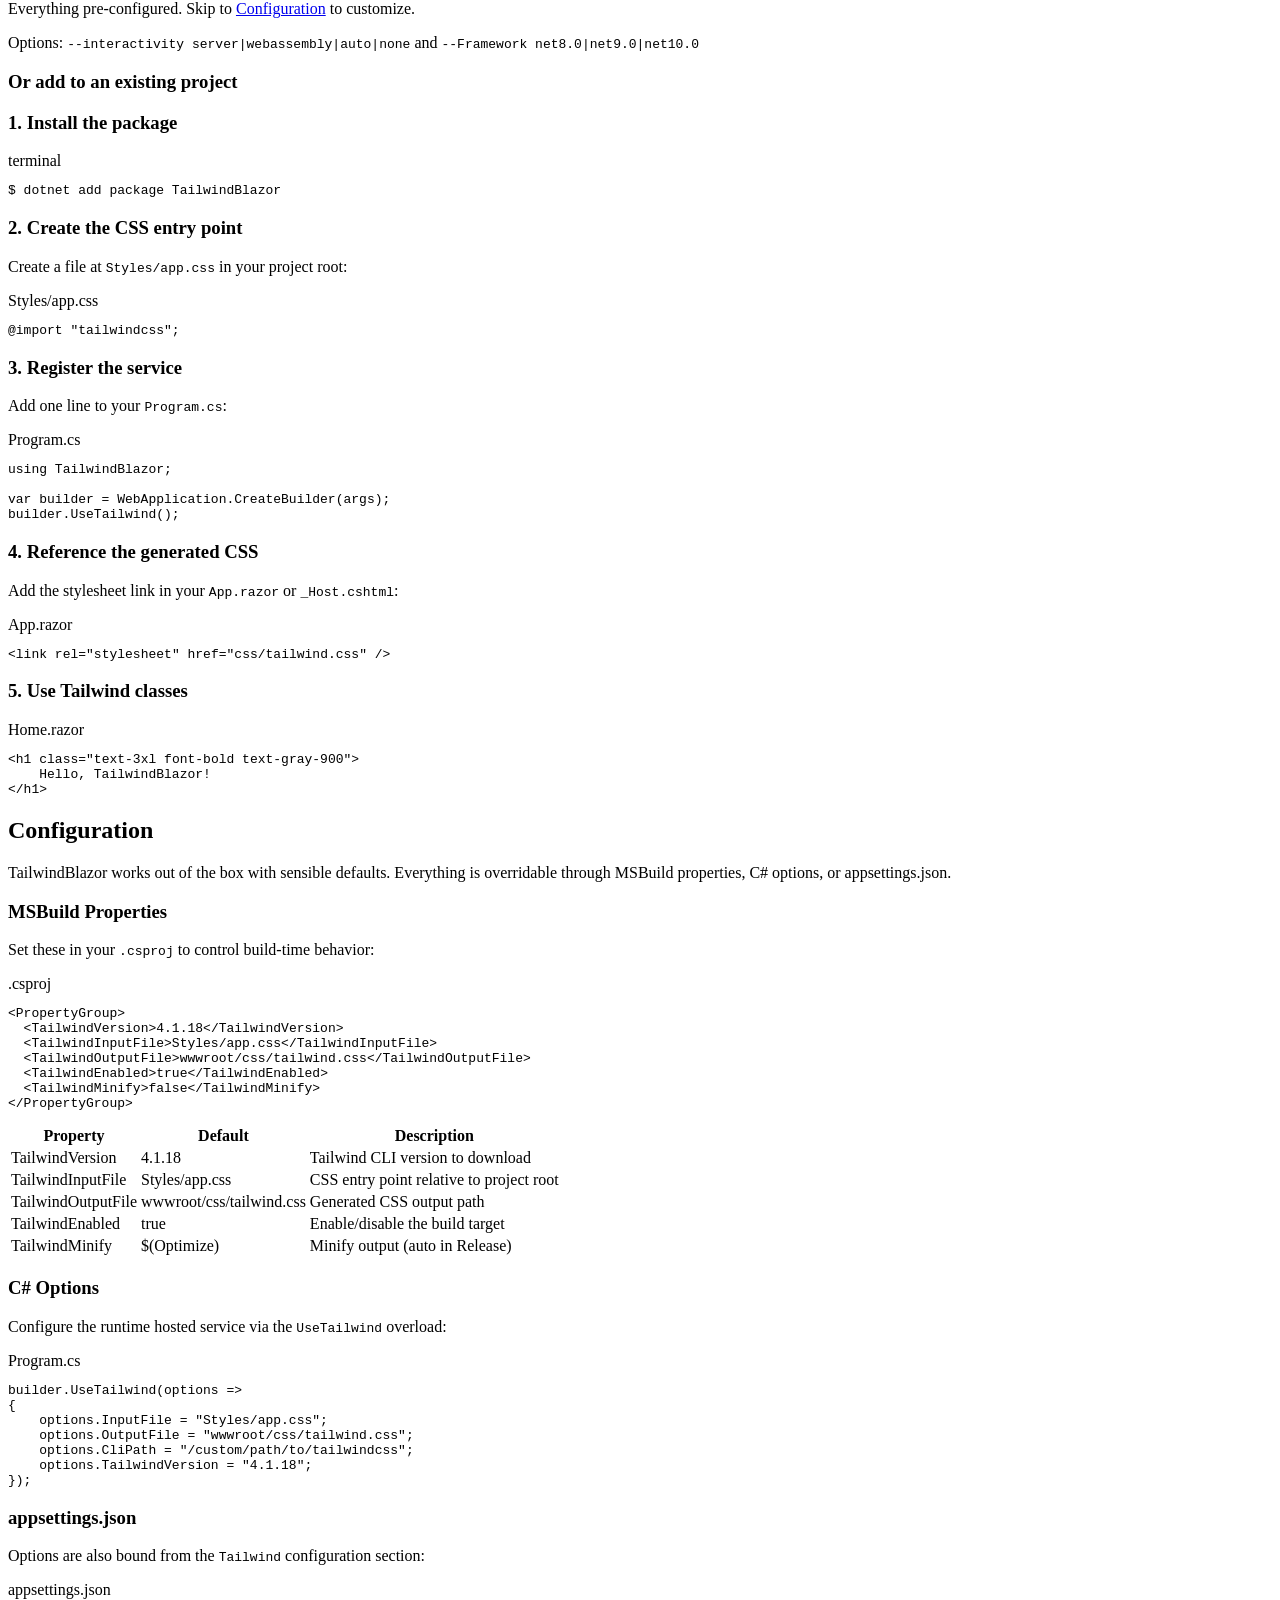
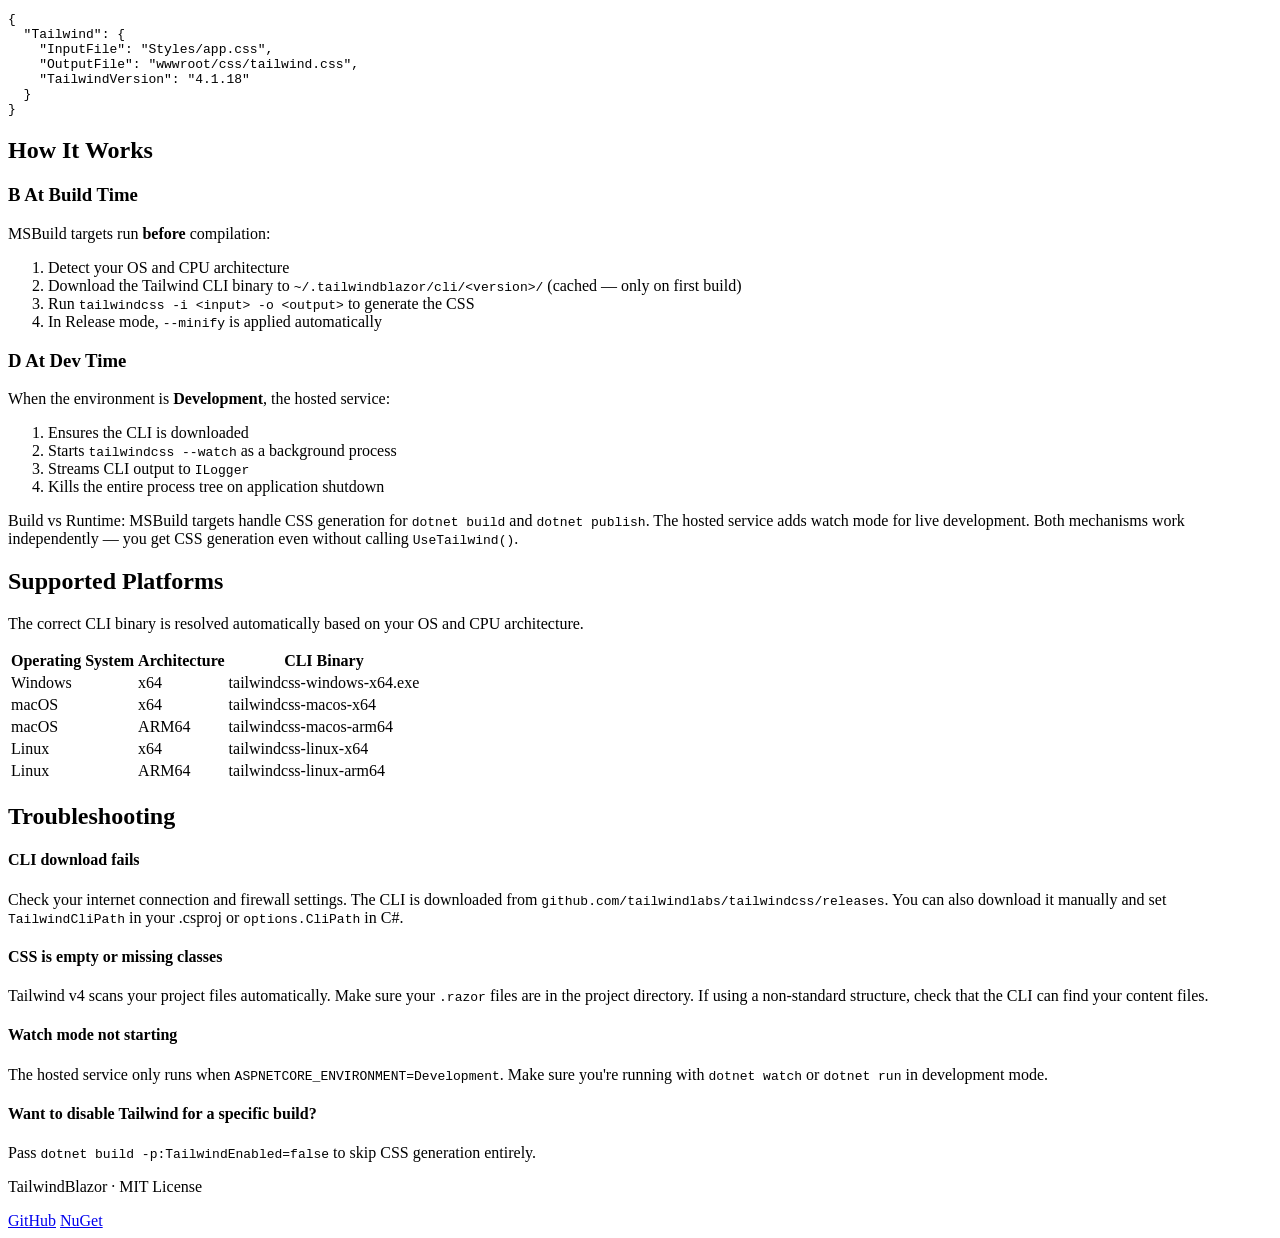
==== commit ff1ab5e5: "feat(site): update to v0.2.0 and add template docs to static site" ====
--- a/site/wwwroot/docs/index.html
+++ b/site/wwwroot/docs/index.html
@@ -78,6 +78,33 @@
                             No Node.js, no npm, no manual CLI installs.
                         </p>
 
+                        <!-- Template option -->
+                        <div class="mb-10 p-5 rounded-xl bg-violet-400/[0.04] border border-violet-400/[0.12]">
+                            <div class="flex items-center gap-3 mb-3">
+                                <span class="px-2 py-0.5 text-[10px] font-bold uppercase tracking-widest text-violet-400 bg-violet-400/10 rounded-full">Fastest</span>
+                                <h3 class="text-lg font-semibold">Use the project template</h3>
+                            </div>
+                            <div class="rounded-xl bg-white/[0.03] border border-white/[0.06] overflow-hidden mb-3">
+                                <div class="flex items-center gap-2 px-4 py-2 border-b border-white/[0.04]">
+                                    <span class="w-2 h-2 rounded-full bg-white/10"></span>
+                                    <span class="w-2 h-2 rounded-full bg-white/10"></span>
+                                    <span class="w-2 h-2 rounded-full bg-white/10"></span>
+                                    <span class="ml-2 text-[11px] text-gray-500 font-mono">terminal</span>
+                                </div>
+                                <pre class="px-5 py-4 overflow-x-auto"><code class="font-mono text-sm"><span class="text-gray-500">$</span> dotnet new install TailwindBlazor.Templates
+<span class="text-gray-500">$</span> dotnet new blazor-tailwind -n MyApp
+<span class="text-gray-500">$</span> cd MyApp && dotnet run</code></pre>
+                            </div>
+                            <p class="text-sm text-gray-400 mb-2">
+                                Everything pre-configured. Skip to <a href="#configuration" class="text-violet-400 hover:text-violet-300 no-underline">Configuration</a> to customize.
+                            </p>
+                            <p class="text-sm text-gray-400">
+                                Options: <code class="font-mono text-xs text-violet-400/60 px-1 py-0.5 rounded bg-white/[0.04]">--interactivity server|webassembly|auto|none</code> and <code class="font-mono text-xs text-violet-400/60 px-1 py-0.5 rounded bg-white/[0.04]">--Framework net8.0|net9.0|net10.0</code>
+                            </p>
+                        </div>
+
+                        <h3 class="text-lg font-semibold mb-4">Or add to an existing project</h3>
+
                         <h3 class="text-lg font-semibold mb-3">1. Install the package</h3>
                         <div class="rounded-xl bg-white/[0.03] border border-white/[0.06] overflow-hidden mb-6">
                             <div class="flex items-center gap-2 px-4 py-2 border-b border-white/[0.04]">
